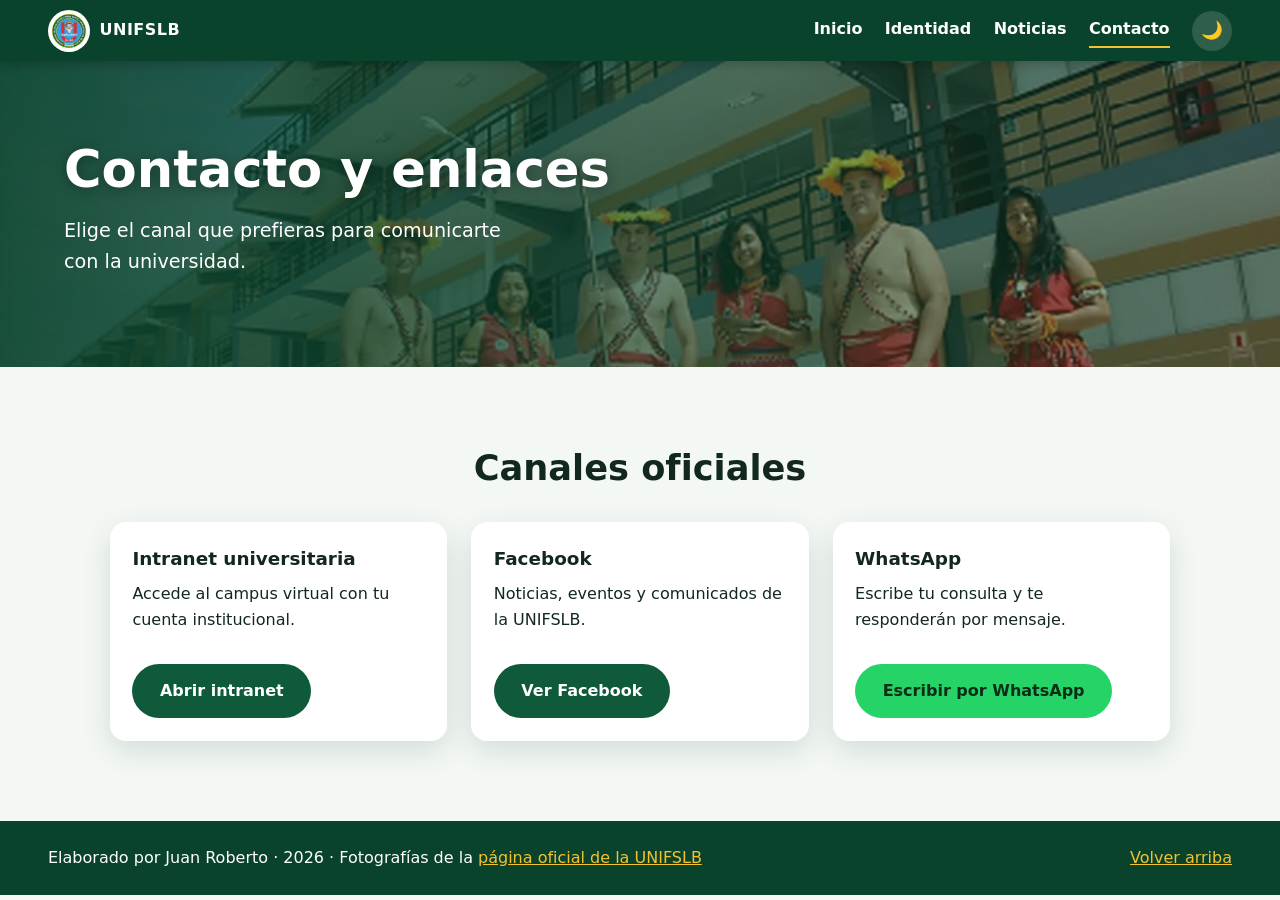
==== contacto.html @ 551c2e72 "Add files via upload" ====
<!DOCTYPE html>
<html lang="es">

<head>
    <meta charset="UTF-8">
    <meta name="viewport" content="width=device-width, initial-scale=1">
    <title>Contacto · UNIFSLB</title>
    <meta name="description" content="Intranet, redes sociales y WhatsApp de la Universidad Nacional Intercultural Fabiola Salazar Leguía de Bagua.">
    <meta name="author" content="Juan Roberto">
    <meta name="theme-color" content="#0a432b">
        <meta property="og:title" content="Contacto · UNIFSLB">
    <meta property="og:description" content="Intranet, redes sociales y WhatsApp de la UNIFSLB.">
    <meta property="og:type" content="website">
    <meta property="og:image" content="imagenes/hero.webp">
    <link rel="icon" href="imagenes/logo-uni.png" type="image/png">
        <script>try{var t=localStorage.getItem("tema");if(t?t==="oscuro":matchMedia("(prefers-color-scheme: dark)").matches)document.documentElement.classList.add("oscuro")}catch(e){}</script>
    <link rel="stylesheet" href="style.css">
</head>

<body>

    <a class="salto" href="#contenido">Saltar al contenido</a>
    <header class="top" id="top">
        <nav class="menu" aria-label="Principal">
            <a class="marca" href="index.html"><img src="imagenes/logo-uni.webp" alt="Escudo UNIFSLB" width="42" height="42"><span>UNIFSLB</span></a>
            <button id="btn-menu" class="burger" type="button" aria-label="Abrir menú" aria-expanded="false" aria-controls="enlaces">☰</button>
            <div class="enlaces" id="enlaces">
                <a href="index.html">Inicio</a>
                <a href="index.html#identidad">Identidad</a>
                <a href="index.html#noticias">Noticias</a>
                <a href="contacto.html" aria-current="page">Contacto</a>
                <button id="btn-tema" class="tema" type="button" aria-label="Cambiar a modo oscuro" title="Cambiar tema">🌙</button>
            </div>
        </nav>

        <section class="hero hero-corto">
            <div class="hero-texto">
                <h1>Contacto y enlaces</h1>
                <p>Elige el canal que prefieras para comunicarte con la universidad.</p>
            </div>
        </section>
    </header>

    <main id="contenido">
        <section class="seccion contacto">
            <h2>Canales oficiales</h2>
            <ul class="canales">
                <li>
                    <h3>Intranet universitaria</h3>
                    <p>Accede al campus virtual con tu cuenta institucional.</p>
                    <a class="boton" href="https://campus.unibagua.edu.pe/" target="_blank" rel="noopener">Abrir intranet<span class="sr-only"> (se abre en otra pestaña)</span></a>
                </li>
                <li>
                    <h3>Facebook</h3>
                    <p>Noticias, eventos y comunicados de la UNIFSLB.</p>
                    <a class="boton" href="https://www.facebook.com/unifslboficial/?locale=es_LA" target="_blank" rel="noopener">Ver Facebook<span class="sr-only"> (se abre en otra pestaña)</span></a>
                </li>
                <li>
                    <h3>WhatsApp</h3>
                    <p>Escribe tu consulta y te responderán por mensaje.</p>
                    <a class="boton boton-wsp" href="https://wa.me/51918605091?text=Hola%2C%20quisiera%20m%C3%A1s%20informaci%C3%B3n%20sobre%20la%20UNIFSLB" target="_blank" rel="noopener">Escribir por WhatsApp<span class="sr-only"> (se abre en otra pestaña)</span></a>
                </li>
            </ul>
        </section>
    </main>

    <footer class="pie">
        <p>Elaborado por Juan Roberto · 2026 · Fotografías de la <a href="https://www.facebook.com/unifslboficial/" target="_blank" rel="noopener">página oficial de la UNIFSLB</a></p>
        <a href="#top">Volver arriba</a>
    </footer>

    <script src="script.js"></script>
</body>

</html>
---- style.css ----
:root{
  --fondo:#f4f8f5; --texto:#12281f; --tarjeta:#fff;
  --texto-suave:#3d5448; --verde:#0e5a3a; --verde-2:#0a432b; --azul:#1b6fb8; --rojo:#d93a3f; --dorado:#f2c230;
  --borde:rgba(14,90,58,.15); --sombra:0 10px 30px rgba(10,67,43,.14);
  --radio:16px;
}
:root.oscuro{
  --texto-suave:#b7cfc2; --fondo:#0d1a14; --texto:#e8f3ec; --tarjeta:#16261e;
  --verde:#46b88a; --verde-2:#0a2a1d; --borde:rgba(255,255,255,.12); --sombra:0 10px 30px rgba(0,0,0,.4);
}
*{box-sizing:border-box}
html{scroll-behavior:smooth;scroll-padding-top:5rem;-webkit-text-size-adjust:100%}
body{margin:0;font-family:"Segoe UI",system-ui,-apple-system,Roboto,Arial,sans-serif;line-height:1.65;background:var(--fondo);color:var(--texto);transition:background .3s,color .3s;overflow-x:hidden}
img{max-width:100%;height:auto;display:block}
a{color:var(--verde)}
h1,h2,h3{text-wrap:balance}
:focus-visible{outline:3px solid var(--dorado);outline-offset:3px}

/* MENÚ */
.menu{position:sticky;top:0;z-index:20;display:flex;justify-content:space-between;align-items:center;gap:1rem;padding:.6rem clamp(1rem,4vw,3rem);background:var(--verde-2);color:#fff;box-shadow:0 2px 12px rgba(0,0,0,.25)}
.marca{display:flex;align-items:center;gap:.6rem;color:#fff;text-decoration:none;font-weight:700;letter-spacing:.03em}
.marca img{width:42px;height:42px;border-radius:50%;background:#fff;object-fit:contain}
.enlaces{display:flex;align-items:center;gap:1.4rem}
.enlaces a{color:#fff;text-decoration:none;font-weight:600;padding:.2rem 0;border-bottom:2px solid transparent;transition:border-color .2s}
.enlaces a:hover,.enlaces a.activo,.enlaces a[aria-current="page"]{border-color:var(--dorado)}
.tema,.burger{background:rgba(255,255,255,.15);border:0;border-radius:50%;width:40px;height:40px;font-size:1.1rem;color:#fff;cursor:pointer;transition:transform .3s,background .2s;display:grid;place-items:center}
.tema:hover{transform:rotate(20deg)}
.burger{display:none;font-size:1.3rem}
.burger:hover{background:rgba(255,255,255,.28)}

/* HERO */
.hero{display:grid;align-items:center;padding:clamp(2.5rem,7vw,5rem) clamp(1rem,5vw,4rem) clamp(4rem,9vw,6rem);background:linear-gradient(90deg,rgba(10,67,43,.93) 0%,rgba(10,67,43,.62) 55%,rgba(10,67,43,.38) 100%),url("imagenes/hero.webp") center 45%/cover no-repeat;background-color:var(--verde-2);color:#fff;min-height:78vh;min-height:78svh}
.hero-texto{max-width:44rem}
.hero h1{font-size:clamp(1.9rem,4.6vw,3.2rem);line-height:1.12;margin:0 0 1rem;text-shadow:0 2px 14px rgba(0,0,0,.35);animation:entra .9s ease both}
.hero-texto p{font-size:clamp(1.05rem,2vw,1.2rem);max-width:36ch;margin:0 0 1.6rem;animation:entra .9s .15s ease both}
.acciones{display:flex;flex-wrap:wrap;gap:.8rem;animation:entra .9s .3s ease both}
.mensaje{min-height:1.6em;font-weight:600;color:var(--dorado);margin:1rem 0 0!important;max-width:40ch!important}
@keyframes entra{from{opacity:0;transform:translateY(24px)}to{opacity:1;transform:none}}
.hero-corto{min-height:32vh;min-height:32svh;padding-bottom:clamp(2.5rem,6vw,4rem)}

/* ACCESIBILIDAD */
.salto{position:absolute;left:1rem;top:-4rem;z-index:50;padding:.6rem 1rem;background:var(--dorado);color:#1b2a10;font-weight:700;border-radius:8px;transition:top .2s}
.salto:focus{top:.6rem}
.sr-only{position:absolute;width:1px;height:1px;margin:-1px;padding:0;overflow:hidden;clip:rect(0,0,0,0);white-space:nowrap;border:0}

/* BOTONES */
.boton{display:inline-block;padding:.75rem 1.6rem;border:2px solid transparent;border-radius:999px;background:var(--dorado);color:#1b2a10;font:inherit;font-weight:700;text-decoration:none;cursor:pointer;transition:transform .2s,box-shadow .2s}
.boton:hover{transform:translateY(-2px);box-shadow:0 6px 16px rgba(0,0,0,.25)}
.boton-claro{background:transparent;color:#fff;border-color:#fff}
.contacto .boton{background:var(--verde);color:#fff}
.contacto .boton-wsp{background:#25d366;color:#0b2e17}

/* CIFRAS */
.cifras{display:grid;grid-template-columns:repeat(auto-fit,minmax(200px,1fr));max-width:1000px;margin:-2.4rem auto 0;position:relative;z-index:2;background:var(--tarjeta);border-radius:var(--radio);box-shadow:var(--sombra);overflow:hidden;width:calc(100% - 2rem)}
.cifras div{padding:1.4rem 1rem;text-align:center;border-right:1px solid var(--borde)}
.cifras div:last-child{border:0}
.cifras strong{display:block;font-size:clamp(2.1rem,6vw,2.6rem);line-height:1;color:var(--verde)}
.cifras span{display:block;margin-top:.4rem;font-size:.92rem;color:var(--texto-suave)}

/* SECCIONES */
.seccion{max-width:1100px;margin:0 auto;padding:clamp(3rem,7vw,5rem) 1.25rem}
.seccion h2{margin:0 0 1rem;font-size:clamp(1.6rem,3.5vw,2.2rem);line-height:1.2}

/* IDENTIDAD */
.identidad{display:grid;grid-template-columns:1.05fr 1fr;gap:clamp(1.5rem,4vw,3.5rem);align-items:center}
.identidad-foto{overflow:hidden;border-radius:20px;box-shadow:var(--sombra)}
.identidad-foto img{width:100%;aspect-ratio:4/3;object-fit:cover;object-position:50% 70%;transition:transform .6s}
.identidad-foto:hover img{transform:scale(1.04)}
.identidad p{max-width:58ch}
.insignias{display:flex;flex-wrap:wrap;gap:1.2rem;margin:1.5rem 0 0;padding:0;list-style:none}
.insignias li{display:flex;align-items:center;gap:.8rem;flex:1 1 220px;padding:.8rem 1rem;background:var(--tarjeta);border:1px solid var(--borde);border-radius:14px}
.insignias img{width:64px;height:64px;object-fit:contain;flex:none}
.insignias span{font-size:.9rem;font-weight:600;line-height:1.35}

/* NOTICIAS */
.cabecera-sec{display:flex;flex-wrap:wrap;justify-content:space-between;align-items:center;gap:1rem;margin-bottom:1.5rem}
.cabecera-sec h2{margin:0}
.filtros{display:flex;gap:.5rem;flex-wrap:wrap}
.filtro{font:inherit;font-weight:600;padding:.45rem 1rem;border-radius:999px;border:2px solid var(--verde);background:transparent;color:var(--verde);cursor:pointer;transition:background .2s,color .2s}
.filtro:hover,.filtro.activo{background:var(--verde);color:#fff}
:root.oscuro .filtro:hover,:root.oscuro .filtro.activo{color:#0d1a14}
.galeria{display:grid;grid-template-columns:repeat(auto-fill,minmax(min(100%,300px),1fr));gap:1.5rem}
.tarjeta{margin:0;display:flex;flex-direction:column;background:var(--tarjeta);border-radius:var(--radio);overflow:hidden;box-shadow:var(--sombra);cursor:zoom-in;transition:transform .25s,opacity .3s}
.tarjeta:hover{transform:translateY(-6px)}
.tarjeta.oculta{display:none}
.tarjeta .marco{overflow:hidden;aspect-ratio:4/3;background:var(--borde)}
.tarjeta img{width:100%;height:100%;object-fit:cover;object-position:var(--enfoque,50% 50%);transition:transform .5s}
.tarjeta:hover img{transform:scale(1.05)}
.tarjeta figcaption{flex:1;padding:1rem 1.1rem 1.2rem;font-weight:600;font-size:.98rem}
.etiqueta{display:inline-block;margin:0 .5rem .3rem 0;padding:.1rem .6rem;border-radius:999px;background:var(--azul);color:#fff;font-size:.75rem;font-weight:700}
.nota{font-size:.9rem;color:var(--texto-suave);margin-top:1rem}

/* CONTACTO / PIE */
.contacto-aviso{text-align:center}
.contacto-aviso p{max-width:50ch;margin:0 auto 1.5rem}
.contacto-aviso .boton{background:var(--verde);color:#fff}
:root.oscuro .contacto-aviso .boton,:root.oscuro .contacto .boton{color:#0d1a14}
.canales{list-style:none;margin:2rem 0 0;padding:0;display:grid;grid-template-columns:repeat(auto-fit,minmax(min(100%,240px),1fr));gap:1.5rem;text-align:left}
.canales li{background:var(--tarjeta);border-radius:var(--radio);padding:1.4rem;box-shadow:var(--sombra);display:flex;flex-direction:column;align-items:flex-start;gap:.4rem}
.canales h3{margin:0;font-size:1.15rem}
.canales p{margin:0 0 .8rem;max-width:none}
.contacto{text-align:center}
.contacto p{max-width:50ch;margin:0 auto 1.5rem}
.pie{display:flex;justify-content:space-between;align-items:center;flex-wrap:wrap;gap:.5rem 1rem;padding:1.5rem clamp(1rem,4vw,3rem);background:var(--verde-2);color:#fff}
.pie p{margin:0}.pie a{color:var(--dorado)}

/* VISOR */
dialog{border:0;border-radius:var(--radio);padding:1rem;width:min(94vw,960px);max-width:none;background:var(--tarjeta);color:var(--texto);box-shadow:0 20px 60px rgba(0,0,0,.5);overflow:visible}
dialog::backdrop{background:rgba(0,0,0,.78)}
dialog img{width:100%;height:auto;max-height:70vh;max-height:70svh;object-fit:contain;border-radius:8px;background:#000}
dialog p{margin:.8rem 0 0;font-weight:600;padding-right:.5rem}
.visor-btn{position:absolute;width:40px;height:40px;border:0;border-radius:50%;background:var(--rojo);color:#fff;font-size:1.05rem;cursor:pointer;display:grid;place-items:center;box-shadow:0 4px 12px rgba(0,0,0,.4)}
#cerrar{top:-.7rem;right:-.7rem}
#prev,#sig{top:calc(50% - 2rem);background:rgba(10,67,43,.88);font-size:1.4rem}
#prev{left:-.7rem}#sig{right:-.7rem}

/* REVELAR AL HACER SCROLL */
.revela{opacity:0;transform:translateY(20px);transition:opacity .7s,transform .7s}
.revela.visible{opacity:1;transform:none}

/* TABLET Y CELULAR */
@media(max-width:860px){
  .identidad{grid-template-columns:1fr}
  .identidad-foto img{aspect-ratio:16/10}
}
@media(max-width:720px){
  .burger{display:grid}
  .menu{flex-wrap:wrap}
  .enlaces{display:none;flex-basis:100%;flex-direction:column;align-items:stretch;gap:0;padding:.4rem 0 .6rem}
  .enlaces.abierto{display:flex}
  .enlaces a{padding:.8rem .2rem;border-bottom:1px solid rgba(255,255,255,.14)}
  .enlaces a:hover,.enlaces a.activo,.enlaces a[aria-current="page"]{border-bottom-color:var(--dorado)}
  .enlaces .tema{align-self:flex-start;margin-top:.6rem;width:44px;height:44px}
  .hero{min-height:auto;background:linear-gradient(180deg,rgba(10,67,43,.92) 0%,rgba(10,67,43,.7) 100%),url("imagenes/hero.webp") 62% center/cover no-repeat;background-color:var(--verde-2)}
  .cifras div{border-right:0;border-bottom:1px solid var(--borde)}
  .cifras{margin-top:-2rem}
  .galeria{grid-template-columns:1fr}
  .acciones .boton{flex:1 1 140px;text-align:center}
  #prev{left:.4rem}#sig{right:.4rem}#cerrar{top:.4rem;right:.4rem}
  #prev,#sig{top:calc(35% )}
}
@media(prefers-reduced-motion:reduce){
  *{animation:none!important;transition:none!important}
  html{scroll-behavior:auto}.revela{opacity:1;transform:none}
}
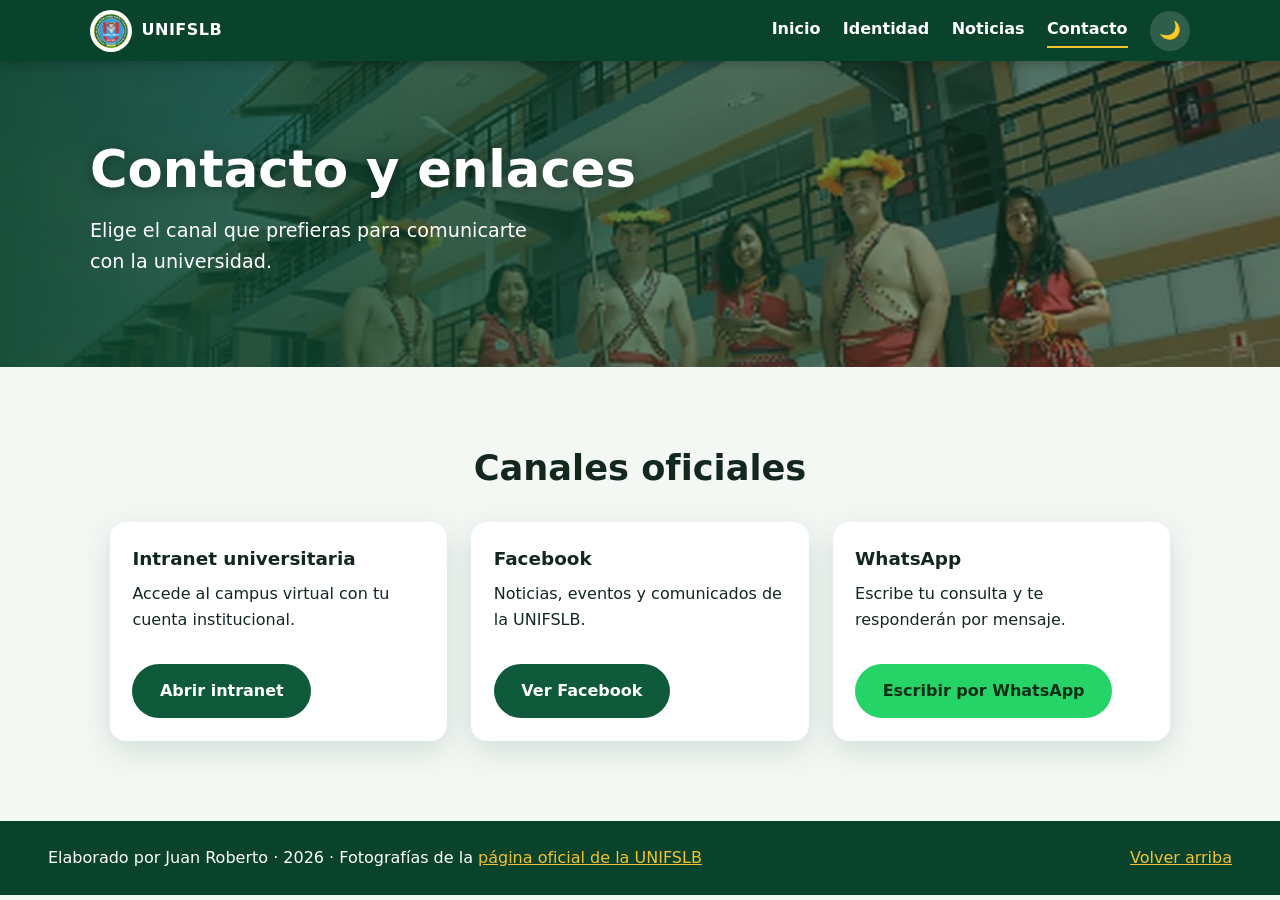
==== commit 1d229b67: "Update contacto.html" ====
--- a/contacto.html
+++ b/contacto.html
@@ -72,4 +72,4 @@
     <script src="script.js"></script>
 </body>
 
-</html>+</html>
--- a/style.css
+++ b/style.css
@@ -17,7 +17,7 @@
 :focus-visible{outline:3px solid var(--dorado);outline-offset:3px}
 
 /* MENÚ */
-.menu{position:sticky;top:0;z-index:20;display:flex;justify-content:space-between;align-items:center;gap:1rem;padding:.6rem clamp(1rem,4vw,3rem);background:var(--verde-2);color:#fff;box-shadow:0 2px 12px rgba(0,0,0,.25)}
+.menu{position:sticky;top:0;z-index:20;display:flex;justify-content:space-between;align-items:center;gap:1rem;padding:.6rem max(1.25rem,calc((100% - 1100px)/2));background:var(--verde-2);color:#fff;box-shadow:0 2px 12px rgba(0,0,0,.25)}
 .marca{display:flex;align-items:center;gap:.6rem;color:#fff;text-decoration:none;font-weight:700;letter-spacing:.03em}
 .marca img{width:42px;height:42px;border-radius:50%;background:#fff;object-fit:contain}
 .enlaces{display:flex;align-items:center;gap:1.4rem}
@@ -29,7 +29,7 @@
 .burger:hover{background:rgba(255,255,255,.28)}
 
 /* HERO */
-.hero{display:grid;align-items:center;padding:clamp(2.5rem,7vw,5rem) clamp(1rem,5vw,4rem) clamp(4rem,9vw,6rem);background:linear-gradient(90deg,rgba(10,67,43,.93) 0%,rgba(10,67,43,.62) 55%,rgba(10,67,43,.38) 100%),url("imagenes/hero.webp") center 45%/cover no-repeat;background-color:var(--verde-2);color:#fff;min-height:78vh;min-height:78svh}
+.hero{display:grid;align-items:center;padding:clamp(2.5rem,7vw,5rem) max(1.25rem,calc((100% - 1100px)/2)) clamp(4rem,9vw,6rem);background:linear-gradient(90deg,rgba(10,67,43,.93) 0%,rgba(10,67,43,.62) 55%,rgba(10,67,43,.38) 100%),url("imagenes/hero.webp") center 45%/cover no-repeat;background-color:var(--verde-2);color:#fff;min-height:78vh;min-height:min(78svh,760px)}
 .hero-texto{max-width:44rem}
 .hero h1{font-size:clamp(1.9rem,4.6vw,3.2rem);line-height:1.12;margin:0 0 1rem;text-shadow:0 2px 14px rgba(0,0,0,.35);animation:entra .9s ease both}
 .hero-texto p{font-size:clamp(1.05rem,2vw,1.2rem);max-width:36ch;margin:0 0 1.6rem;animation:entra .9s .15s ease both}
@@ -80,15 +80,39 @@
 .filtro:hover,.filtro.activo{background:var(--verde);color:#fff}
 :root.oscuro .filtro:hover,:root.oscuro .filtro.activo{color:#0d1a14}
 .galeria{display:grid;grid-template-columns:repeat(auto-fill,minmax(min(100%,300px),1fr));gap:1.5rem}
-.tarjeta{margin:0;display:flex;flex-direction:column;background:var(--tarjeta);border-radius:var(--radio);overflow:hidden;box-shadow:var(--sombra);cursor:zoom-in;transition:transform .25s,opacity .3s}
+.tarjeta{margin:0;display:flex;flex-direction:column;background:var(--tarjeta);border-radius:var(--radio);overflow:hidden;box-shadow:var(--sombra);transition:transform .25s,opacity .3s}
 .tarjeta:hover{transform:translateY(-6px)}
 .tarjeta.oculta{display:none}
 .tarjeta .marco{overflow:hidden;aspect-ratio:4/3;background:var(--borde)}
+.abrir-visor{display:block;width:100%;height:100%;padding:0;border:0;background:transparent;cursor:zoom-in}
 .tarjeta img{width:100%;height:100%;object-fit:cover;object-position:var(--enfoque,50% 50%);transition:transform .5s}
-.tarjeta:hover img{transform:scale(1.05)}
+.abrir-visor:hover img{transform:scale(1.05)}
+.tarjeta.afiche .marco,.tarjeta.afiche img{background:#fff}
+.tarjeta.afiche img{object-fit:contain;object-position:center}
 .tarjeta figcaption{flex:1;padding:1rem 1.1rem 1.2rem;font-weight:600;font-size:.98rem}
 .etiqueta{display:inline-block;margin:0 .5rem .3rem 0;padding:.1rem .6rem;border-radius:999px;background:var(--azul);color:#fff;font-size:.75rem;font-weight:700}
 .nota{font-size:.9rem;color:var(--texto-suave);margin-top:1rem}
+.social-noticia{display:grid;gap:.8rem;padding:.9rem 1.1rem 1.1rem;border-top:1px solid var(--borde)}
+.boton-corazon{display:inline-flex;align-items:center;gap:.45rem;justify-self:start;padding:.4rem .8rem;border:1px solid var(--borde);border-radius:999px;background:var(--fondo);color:var(--texto);font:inherit;font-weight:700;cursor:pointer}
+.boton-corazon [data-icono-corazon]{color:#d93a3f;font-size:1.25rem;line-height:1}
+.boton-corazon[aria-pressed="true"]{border-color:#d93a3f;background:rgba(217,58,63,.1)}
+.boton-corazon:disabled,.boton-publicar:disabled{opacity:.6;cursor:not-allowed}
+.contador-corazones{color:var(--texto-suave);font-variant-numeric:tabular-nums}
+.panel-comentarios summary{width:max-content;color:var(--verde);font-weight:700;cursor:pointer}
+:root.oscuro .panel-comentarios summary{color:var(--verde)}
+.contenido-comentarios{padding-top:.8rem}
+.estado-social{margin:0 0 .6rem;color:var(--texto-suave);font-size:.88rem}
+.estado-social:empty{display:none}
+.lista-comentarios{display:grid;gap:.6rem;max-height:18rem;overflow:auto;margin:0 0 .9rem;padding:0;list-style:none}
+.comentario{padding:.7rem .8rem;border:1px solid var(--borde);border-radius:10px;background:var(--fondo)}
+.comentario strong{font-size:.9rem}
+.comentario p{margin:.25rem 0;white-space:pre-wrap;overflow-wrap:anywhere}
+.comentario time{color:var(--texto-suave);font-size:.78rem}
+.form-comentario{display:grid;gap:.65rem}
+.form-comentario label{display:grid;gap:.25rem;color:var(--texto-suave);font-size:.88rem;font-weight:600}
+.form-comentario input,.form-comentario textarea{width:100%;padding:.55rem .65rem;border:1px solid var(--borde);border-radius:8px;background:var(--fondo);color:var(--texto);font:inherit}
+.form-comentario textarea{resize:vertical}
+.boton-publicar{justify-self:start;padding:.5rem 1rem}
 
 /* CONTACTO / PIE */
 .contacto-aviso{text-align:center}
